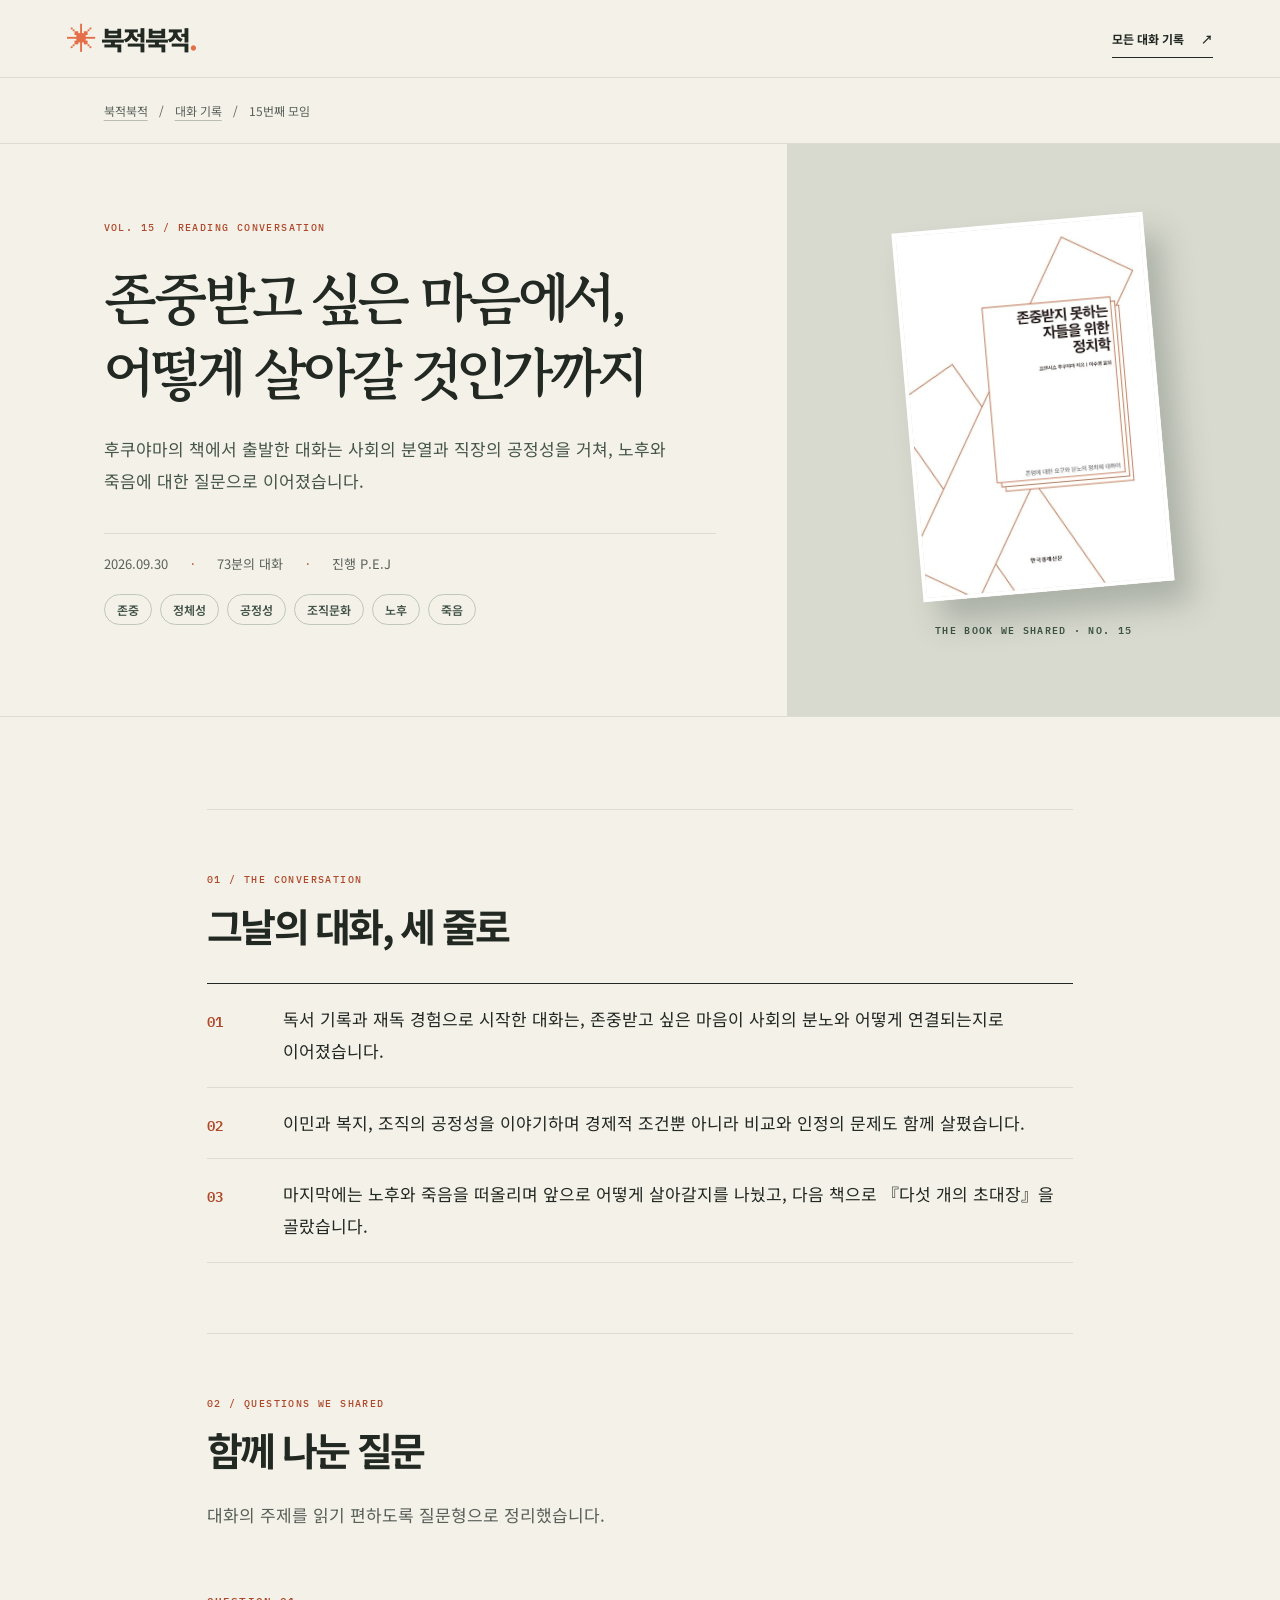
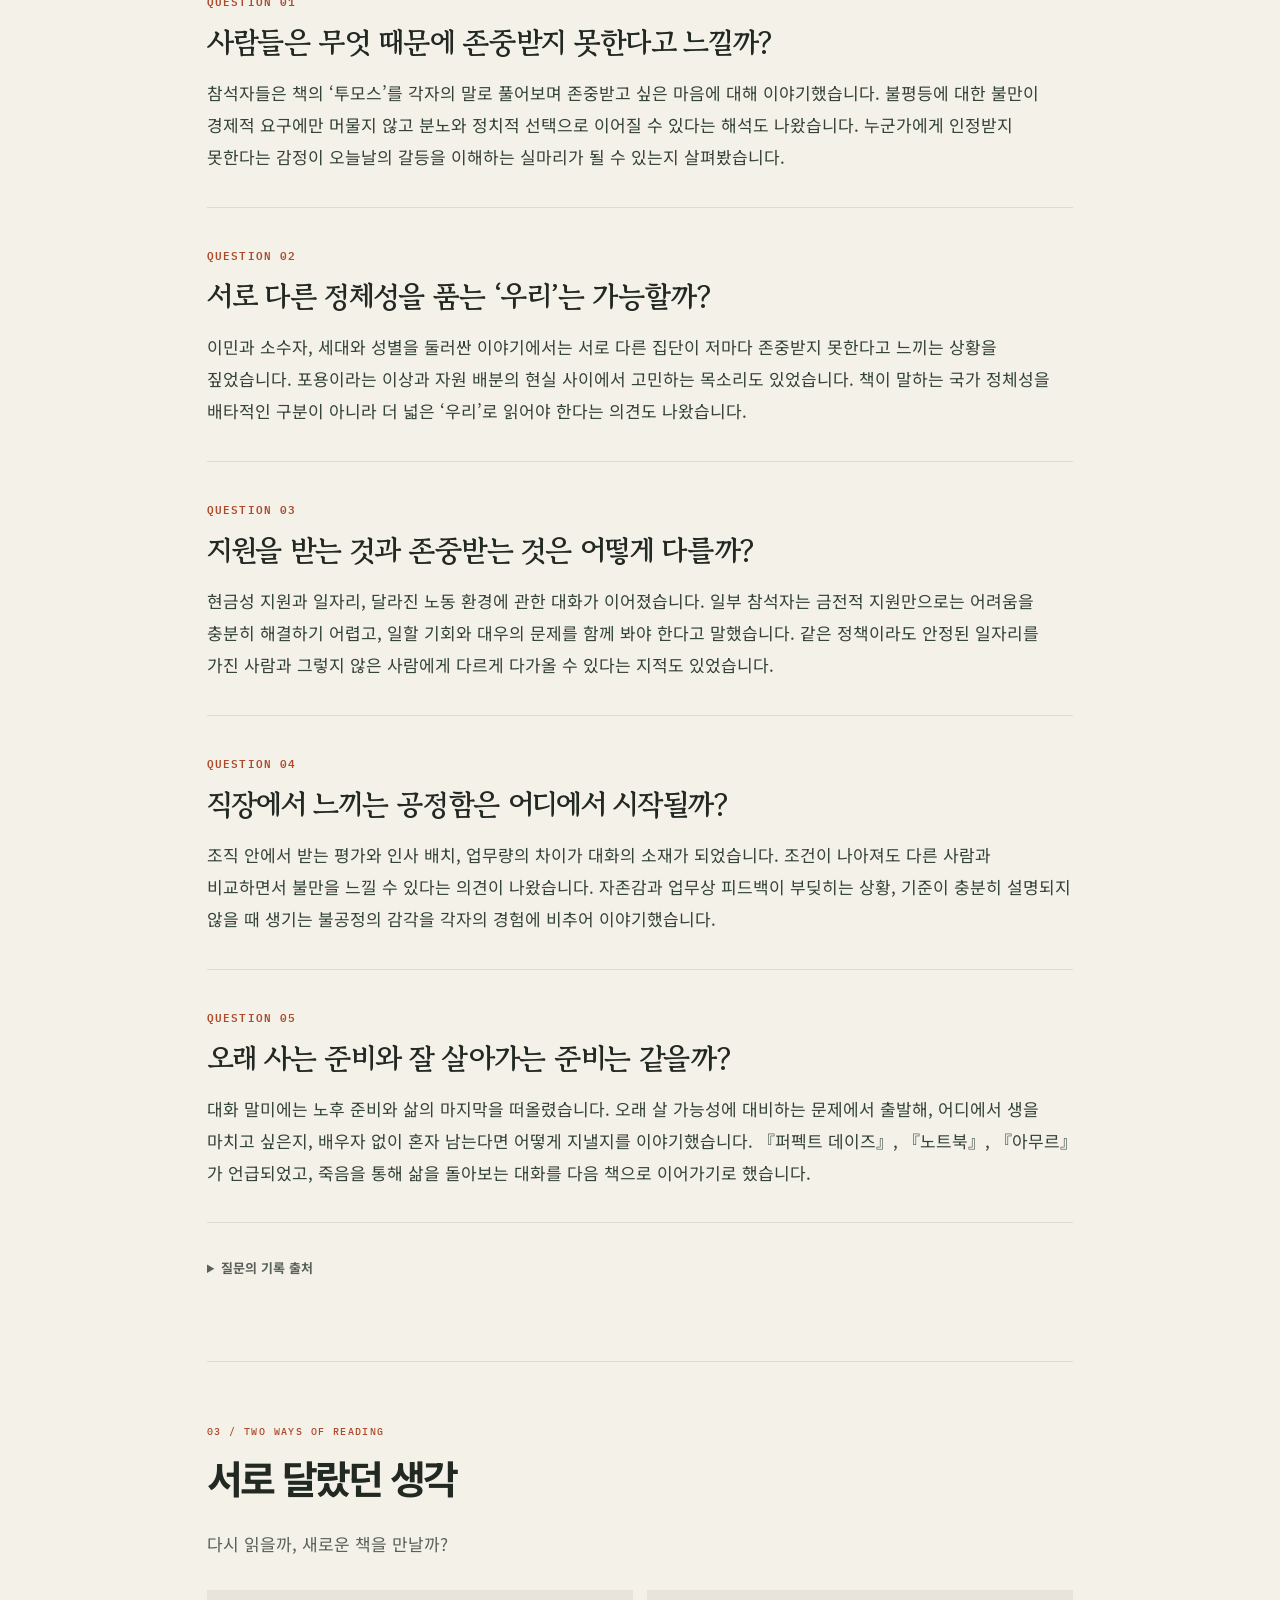
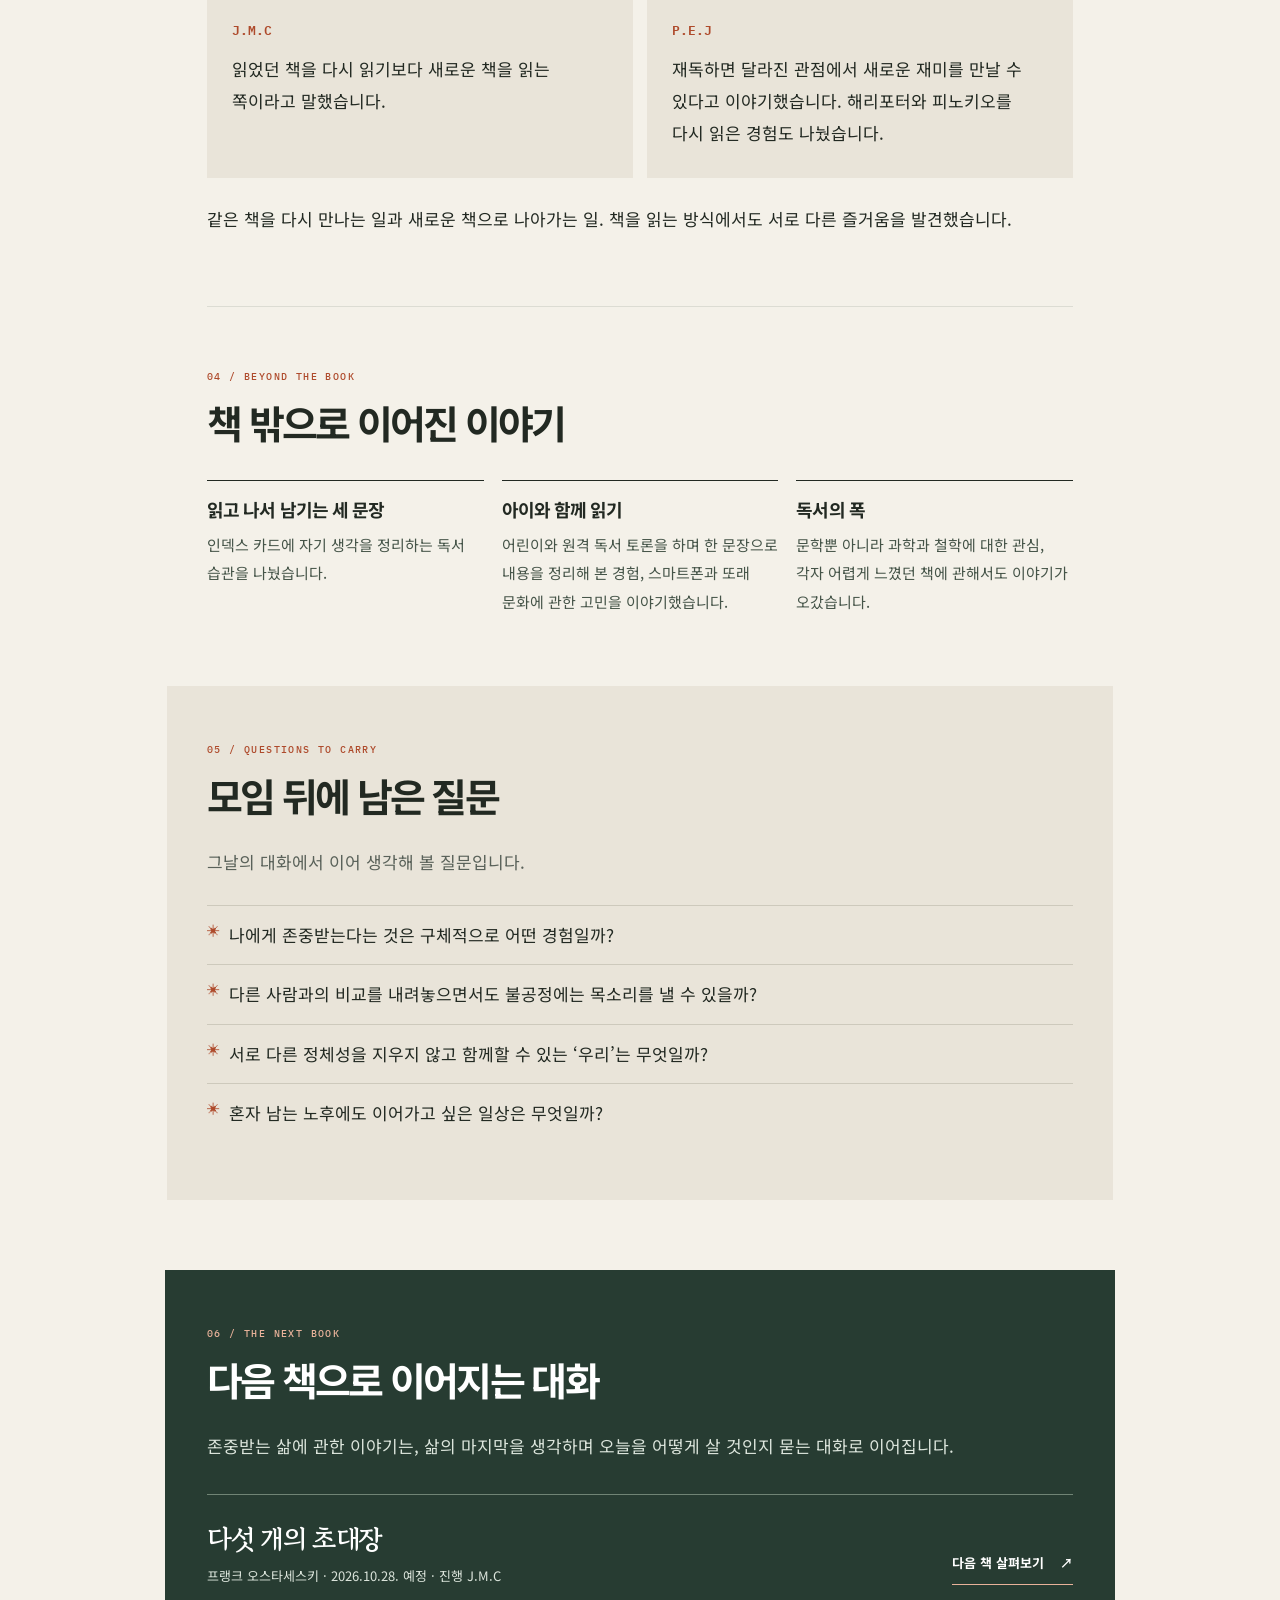
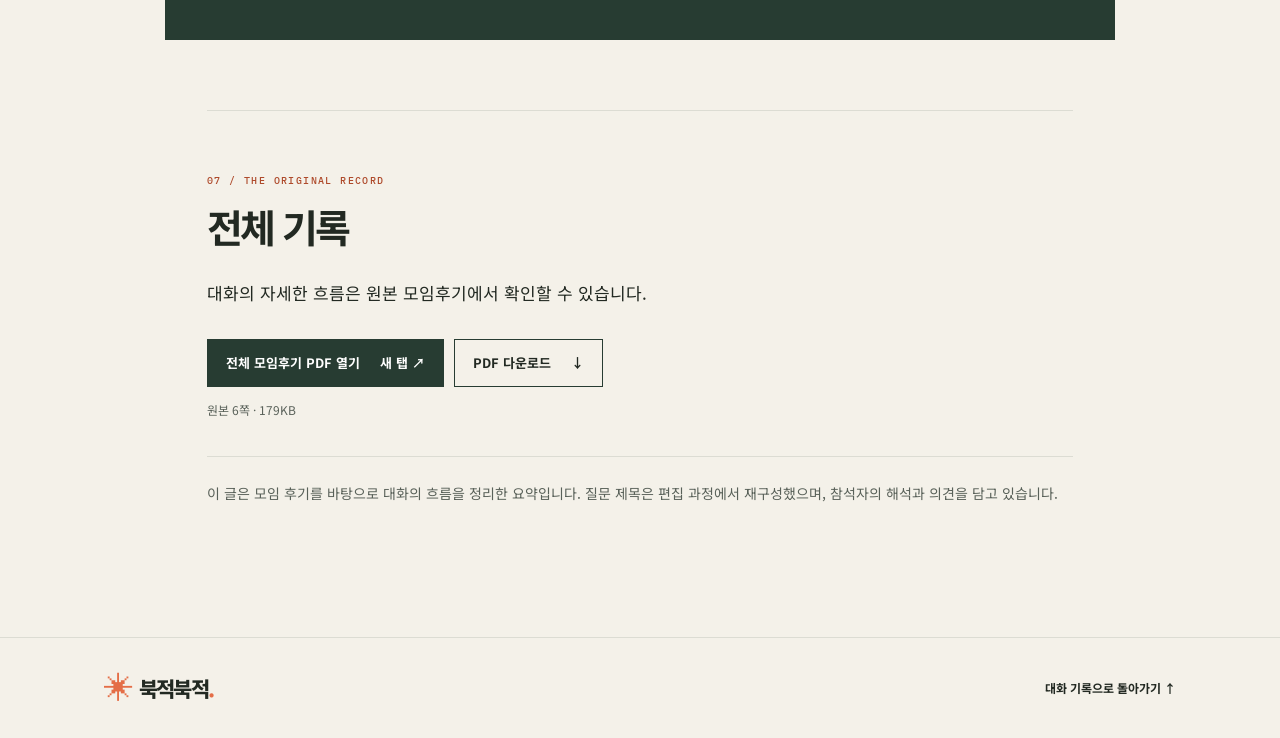
==== journal/015-identity/index.html @ f087b17a "후기 연결 반영" ====
<!doctype html>
<html lang="ko">
<head>
  <meta charset="utf-8">
  <meta name="viewport" content="width=device-width, initial-scale=1">
  <meta name="theme-color" content="#f4f1e9">
  <title>존중받고 싶은 마음에서, 어떻게 살아갈 것인가까지 | 북적북적 15번째 대화</title>
  <meta name="description" content="후쿠야마의 책에서 출발한 대화는 사회의 분열과 직장의 공정성을 거쳐, 노후와 죽음에 대한 질문으로 이어졌습니다.">
  <link rel="canonical" href="https://uincity.github.io/bookjeok/journal/015-identity/index.html">
  <meta property="og:type" content="article">
  <meta property="og:title" content="존중받고 싶은 마음에서, 어떻게 살아갈 것인가까지 | 북적북적 15번째 대화">
  <meta property="og:description" content="후쿠야마의 책에서 출발한 대화는 사회의 분열과 직장의 공정성을 거쳐, 노후와 죽음에 대한 질문으로 이어졌습니다.">
  <meta property="og:url" content="https://uincity.github.io/bookjeok/journal/015-identity/index.html">
  <meta property="og:image" content="https://uincity.github.io/bookjeok/images/book-15.jpg">
  <link rel="preconnect" href="https://fonts.googleapis.com">
  <link rel="preconnect" href="https://fonts.gstatic.com" crossorigin>
  <link href="https://fonts.googleapis.com/css2?family=DM+Sans:wght@400;500;600;700&family=Gowun+Batang:wght@400;700&family=IBM+Plex+Mono:wght@400;500;600&family=Noto+Sans+KR:wght@400;500;600;700;800&display=swap" rel="stylesheet">
  <link rel="stylesheet" href="../../css/style.css">
  <link rel="stylesheet" href="../../css/journal.css">
</head>
<body>
  <header class="journal-site-header"><a class="brand" href="../../index.html"><span class="brand-symbol" aria-hidden="true">✳</span><span>북적북적<span class="brand-period">.</span></span></a><a href="../../index.html#journal">모든 대화 기록 <span aria-hidden="true">↗</span></a></header>
  <main>
    <article>
      <header class="journal-hero">
        <nav class="breadcrumbs" aria-label="현재 위치"><a href="../../index.html">북적북적</a><span aria-hidden="true">/</span><a href="../../index.html#journal">대화 기록</a><span aria-hidden="true">/</span><span>15번째 모임</span></nav>
        <div class="journal-hero-grid"><div class="journal-hero-copy"><span class="section-label">VOL. 15 / READING CONVERSATION</span>
          <h1>존중받고 싶은 마음에서, 어떻게 살아갈 것인가까지</h1><p class="journal-lead">후쿠야마의 책에서 출발한 대화는 사회의 분열과 직장의 공정성을 거쳐, 노후와 죽음에 대한 질문으로 이어졌습니다.</p>
          <div class="journal-hero-meta"><span><time datetime="2026-09-30">2026.09.30</time></span><span>73분의 대화</span><span>진행 P.E.J</span></div>
          <div class="journal-tags" aria-label="대화 주제"><span>존중</span><span>정체성</span><span>공정성</span><span>조직문화</span><span>노후</span><span>죽음</span></div>
        </div><div class="journal-hero-cover"><img src="../../images/book-15.jpg" alt="존중받지 못하는 자들을 위한 정치학 책 표지" width="500" height="741"><span>THE BOOK WE SHARED · NO. 15</span></div></div>
      </header>
      <div class="journal-body">
        <section class="summary-section" aria-labelledby="summary-title"><span class="section-label">01 / THE CONVERSATION</span><h2 id="summary-title">그날의 대화, 세 줄로</h2><ol><li><span>01</span><p>독서 기록과 재독 경험으로 시작한 대화는, 존중받고 싶은 마음이 사회의 분노와 어떻게 연결되는지로 이어졌습니다.</p></li><li><span>02</span><p>이민과 복지, 조직의 공정성을 이야기하며 경제적 조건뿐 아니라 비교와 인정의 문제도 함께 살폈습니다.</p></li><li><span>03</span><p>마지막에는 노후와 죽음을 떠올리며 앞으로 어떻게 살아갈지를 나눴고, 다음 책으로 『다섯 개의 초대장』을 골랐습니다.</p></li></ol></section>
        <section class="questions-section" aria-labelledby="questions-title"><span class="section-label">02 / QUESTIONS WE SHARED</span><h2 id="questions-title">함께 나눈 질문</h2><p class="section-explainer">대화의 주제를 읽기 편하도록 질문형으로 정리했습니다.</p><section class="journal-question" id="respect">
      <span class="journal-question-number">QUESTION 01</span>
      <h3>사람들은 무엇 때문에 존중받지 못한다고 느낄까?</h3><p>참석자들은 책의 ‘투모스’를 각자의 말로 풀어보며 존중받고 싶은 마음에 대해 이야기했습니다. 불평등에 대한 불만이 경제적 요구에만 머물지 않고 분노와 정치적 선택으로 이어질 수 있다는 해석도 나왔습니다. 누군가에게 인정받지 못한다는 감정이 오늘날의 갈등을 이해하는 실마리가 될 수 있는지 살펴봤습니다.</p>
    </section>
<section class="journal-question" id="identity">
      <span class="journal-question-number">QUESTION 02</span>
      <h3>서로 다른 정체성을 품는 ‘우리’는 가능할까?</h3><p>이민과 소수자, 세대와 성별을 둘러싼 이야기에서는 서로 다른 집단이 저마다 존중받지 못한다고 느끼는 상황을 짚었습니다. 포용이라는 이상과 자원 배분의 현실 사이에서 고민하는 목소리도 있었습니다. 책이 말하는 국가 정체성을 배타적인 구분이 아니라 더 넓은 ‘우리’로 읽어야 한다는 의견도 나왔습니다.</p>
    </section>
<section class="journal-question" id="support">
      <span class="journal-question-number">QUESTION 03</span>
      <h3>지원을 받는 것과 존중받는 것은 어떻게 다를까?</h3><p>현금성 지원과 일자리, 달라진 노동 환경에 관한 대화가 이어졌습니다. 일부 참석자는 금전적 지원만으로는 어려움을 충분히 해결하기 어렵고, 일할 기회와 대우의 문제를 함께 봐야 한다고 말했습니다. 같은 정책이라도 안정된 일자리를 가진 사람과 그렇지 않은 사람에게 다르게 다가올 수 있다는 지적도 있었습니다.</p>
    </section>
<section class="journal-question" id="workplace">
      <span class="journal-question-number">QUESTION 04</span>
      <h3>직장에서 느끼는 공정함은 어디에서 시작될까?</h3><p>조직 안에서 받는 평가와 인사 배치, 업무량의 차이가 대화의 소재가 되었습니다. 조건이 나아져도 다른 사람과 비교하면서 불만을 느낄 수 있다는 의견이 나왔습니다. 자존감과 업무상 피드백이 부딪히는 상황, 기준이 충분히 설명되지 않을 때 생기는 불공정의 감각을 각자의 경험에 비추어 이야기했습니다.</p>
    </section>
<section class="journal-question" id="aging">
      <span class="journal-question-number">QUESTION 05</span>
      <h3>오래 사는 준비와 잘 살아가는 준비는 같을까?</h3><p>대화 말미에는 노후 준비와 삶의 마지막을 떠올렸습니다. 오래 살 가능성에 대비하는 문제에서 출발해, 어디에서 생을 마치고 싶은지, 배우자 없이 혼자 남는다면 어떻게 지낼지를 이야기했습니다. 『퍼펙트 데이즈』, 『노트북』, 『아무르』가 언급되었고, 죽음을 통해 삶을 돌아보는 대화를 다음 책으로 이어가기로 했습니다.</p>
    </section>
          <details class="source-details"><summary>질문의 기록 출처</summary><ol><li>사람들은 무엇 때문에 존중받지 못한다고 느낄까? — 3절·9절</li><li>서로 다른 정체성을 품는 ‘우리’는 가능할까? — 4절·5절·8절</li><li>지원을 받는 것과 존중받는 것은 어떻게 다를까? — 4절·6절</li><li>직장에서 느끼는 공정함은 어디에서 시작될까? — 7절·9절</li><li>오래 사는 준비와 잘 살아가는 준비는 같을까? — 10절</li></ol><p>그 밖의 재독 이야기는 2절, 책 밖의 이야기는 1·2절을 참고했습니다.</p></details>
        </section>
        <section class="views-section" aria-labelledby="views-title"><span class="section-label">03 / TWO WAYS OF READING</span><h2 id="views-title">서로 달랐던 생각</h2><p class="section-explainer">다시 읽을까, 새로운 책을 만날까?</p><div class="view-grid"><div class="view-card"><span>J.M.C</span><p>읽었던 책을 다시 읽기보다 새로운 책을 읽는 쪽이라고 말했습니다.</p></div><div class="view-card"><span>P.E.J</span><p>재독하면 달라진 관점에서 새로운 재미를 만날 수 있다고 이야기했습니다. 해리포터와 피노키오를 다시 읽은 경험도 나눴습니다.</p></div></div><p>같은 책을 다시 만나는 일과 새로운 책으로 나아가는 일. 책을 읽는 방식에서도 서로 다른 즐거움을 발견했습니다.</p></section>
        <section class="side-section" aria-labelledby="side-title"><span class="section-label">04 / BEYOND THE BOOK</span><h2 id="side-title">책 밖으로 이어진 이야기</h2><div class="side-grid"><article><h3>읽고 나서 남기는 세 문장</h3><p>인덱스 카드에 자기 생각을 정리하는 독서 습관을 나눴습니다.</p></article><article><h3>아이와 함께 읽기</h3><p>어린이와 원격 독서 토론을 하며 한 문장으로 내용을 정리해 본 경험, 스마트폰과 또래 문화에 관한 고민을 이야기했습니다.</p></article><article><h3>독서의 폭</h3><p>문학뿐 아니라 과학과 철학에 대한 관심, 각자 어렵게 느꼈던 책에 관해서도 이야기가 오갔습니다.</p></article></div></section>
        <section class="remaining-section" aria-labelledby="remaining-title"><span class="section-label">05 / QUESTIONS TO CARRY</span><h2 id="remaining-title">모임 뒤에 남은 질문</h2><p class="section-explainer">그날의 대화에서 이어 생각해 볼 질문입니다.</p><ul><li>나에게 존중받는다는 것은 구체적으로 어떤 경험일까?</li><li>다른 사람과의 비교를 내려놓으면서도 불공정에는 목소리를 낼 수 있을까?</li><li>서로 다른 정체성을 지우지 않고 함께할 수 있는 ‘우리’는 무엇일까?</li><li>혼자 남는 노후에도 이어가고 싶은 일상은 무엇일까?</li></ul></section>
        <section class="next-section" aria-labelledby="next-title"><span class="section-label">06 / THE NEXT BOOK</span><h2 id="next-title">다음 책으로 이어지는 대화</h2><p>존중받는 삶에 관한 이야기는, 삶의 마지막을 생각하며 오늘을 어떻게 살 것인지 묻는 대화로 이어집니다.</p><div class="next-book-row"><div><strong>다섯 개의 초대장</strong><span>프랭크 오스타세스키 · 2026.10.28. 예정 · 진행 J.M.C</span></div><a href="../../index.html?book=16">다음 책 살펴보기 <span aria-hidden="true">↗</span></a></div></section>
        <section class="pdf-section" aria-labelledby="pdf-title"><span class="section-label">07 / THE ORIGINAL RECORD</span><h2 id="pdf-title">전체 기록</h2><p>대화의 자세한 흐름은 원본 모임후기에서 확인할 수 있습니다.</p><div class="journal-pdf-actions">
    <a href="../../assets/discussions/bookjeok-015-2026-09-30.pdf" target="_blank" rel="noopener noreferrer">전체 모임후기 PDF 열기 <span>새 탭 ↗</span></a>
    <a href="../../assets/discussions/bookjeok-015-2026-09-30.pdf" download="bookjeok-015-2026-09-30.pdf">PDF 다운로드 <span aria-hidden="true">↓</span></a>
  </div><p class="pdf-meta">원본 6쪽 · 179KB</p><p class="editorial-note">이 글은 모임 후기를 바탕으로 대화의 흐름을 정리한 요약입니다. 질문 제목은 편집 과정에서 재구성했으며, 참석자의 해석과 의견을 담고 있습니다.</p></section>
        
      </div>
    </article>
  </main>
  <footer class="journal-footer"><a class="brand" href="../../index.html"><span class="brand-symbol" aria-hidden="true">✳</span><span>북적북적<span class="brand-period">.</span></span></a><a href="../../index.html#journal">대화 기록으로 돌아가기 ↑</a></footer>
</body>
</html>
---- css/style.css ----
*{box-sizing:border-box}html{scroll-behavior:smooth}body{margin:0;background:#f4f1e9;color:#222922;font-family:'Noto Sans KR',sans-serif;-webkit-font-smoothing:antialiased}button,input{font:inherit}button{cursor:pointer}a{color:inherit;text-decoration:none}img{display:block;max-width:100%}::selection{background:#df6c41;color:white}:root{--paper:#f4f1e9;--ink:#222922;--muted:#777c73;--line:#dcdcd3;--orange:#e46e47;--forest:#273c32}.sr-only{position:absolute;width:1px;height:1px;padding:0;margin:-1px;overflow:hidden;clip:rect(0,0,0,0);white-space:nowrap;border:0}.announcement{height:30px;background:#273c32;color:#f7f2e6;display:flex;align-items:center;gap:9px;padding:0 max(5.2vw,22px);font-size:10px;letter-spacing:.03em}.announcement-dot,.live-dot{width:6px;height:6px;background:#e88a61;border-radius:50%;display:inline-block;flex:none}.announcement-right{margin-left:auto;font:500 9px 'IBM Plex Mono',monospace;letter-spacing:.09em}.site-header{height:82px;display:flex;align-items:center;justify-content:space-between;padding:0 max(5.2vw,22px);border-bottom:1px solid var(--line);background:var(--paper)}.brand{display:inline-flex;align-items:center;gap:7px;font-size:26px;font-weight:800;letter-spacing:-.085em;white-space:nowrap}.brand-symbol{font-family:Arial,sans-serif;color:var(--orange);font-size:30px;font-weight:400;line-height:1;display:inline-block;transform:translateY(1px)}.brand-period{color:var(--orange)}.main-nav{display:flex;gap:39px;margin-left:55px}.main-nav a{font-size:12px;font-weight:600;transition:color .2s}.main-nav a:hover,.header-link:hover{color:var(--orange)}.header-link{font-size:11px;font-weight:700;border-bottom:1px solid var(--ink);padding-bottom:5px;white-space:nowrap}.header-link span{margin-left:13px}.hero{min-height:564px;display:grid;grid-template-columns:1fr 46%;border-bottom:1px solid var(--line)}.hero-copy{padding:79px 30px 25px max(8.1vw,32px);display:flex;flex-direction:column}.eyebrow,.section-label,.art-topline,.art-bottomline,.hero-footnote,.feature-kicker,.feature-visual-caption{font:500 10px 'IBM Plex Mono',monospace;letter-spacing:.12em}.eyebrow{display:flex;align-items:center;gap:11px;color:#59665c;white-space:nowrap}.eyebrow-line{width:22px;height:1px;background:var(--orange)}.eyebrow-no{color:#a0a49c;margin-left:12px}.hero h1{font-size:clamp(49px,5.5vw,85px);line-height:1.19;letter-spacing:-.09em;margin:34px 0 22px;font-weight:700;white-space:nowrap}.hero h1 em,.closing-inner h2 em{font-family:'Gowun Batang',serif;color:var(--orange);font-style:normal;letter-spacing:-.075em;font-weight:400}.hero-description{font-size:14px;line-height:1.95;color:#697169;letter-spacing:-.03em;margin:0}.round-link{display:inline-flex;align-items:center;gap:13px;font-size:12px;font-weight:700;margin-top:31px;width:max-content}.round-link-icon{display:grid;place-items:center;width:37px;height:37px;border:1px solid var(--orange);border-radius:50%;color:var(--orange);font-size:18px;transition:background .2s,color .2s,transform .2s}.round-link:hover .round-link-icon{background:var(--orange);color:white;transform:rotate(-45deg)}.hero-footnote{font-size:9px;color:#9da39b;margin-top:auto;padding-top:34px;white-space:nowrap}.hero-footnote span{margin:0 10px;color:var(--orange)}.hero-art{position:relative;background:#d9dacf;min-height:564px;overflow:hidden}.art-topline,.art-bottomline{position:absolute;left:35px;right:35px;display:flex;justify-content:space-between;z-index:4;color:#49594d}.art-topline{top:30px}.art-bottomline{bottom:24px}.art-bottomline span:last-child{font:28px 'Gowun Batang',serif}.hero-orbit{position:absolute;border:1px solid rgba(98,112,95,.27);width:455px;height:455px;border-radius:50%;top:57px;left:50%;transform:translateX(-50%)}.hero-book{position:absolute;width:28%;height:auto;aspect-ratio:2/3;object-fit:cover;box-shadow:13px 21px 27px rgba(42,46,36,.23),3px 4px 6px rgba(42,46,36,.13);border:4px solid #fff;z-index:2}.hero-book-one{left:16%;top:24%;transform:rotate(-17deg)}.hero-book-two{left:39%;top:17%;transform:rotate(5deg);z-index:3}.hero-book-three{left:58%;top:34%;transform:rotate(18deg)}.art-stamp{position:absolute;z-index:4;width:98px;height:98px;border-radius:50%;background:var(--orange);color:white;display:flex;flex-direction:column;align-items:center;justify-content:center;text-align:center;font:700 12px/1 'DM Sans',sans-serif;letter-spacing:.03em;right:10%;top:17%;transform:rotate(11deg);box-shadow:0 8px 14px #3333}.art-stamp span{font-size:18px;margin-top:4px}.intro-band{display:flex;align-items:center;min-height:148px;padding:25px max(8.1vw,32px);gap:0;border-bottom:1px solid var(--line)}.intro-note{display:flex;align-items:center;gap:19px;flex:1.6}.intro-note .sparkle{font:42px Arial,sans-serif;color:var(--orange)}.intro-note p{font-size:13px;line-height:1.8;color:#6d756d;margin:0}.intro-note strong{color:var(--ink);font-weight:600}.stat{flex:1;display:flex;align-items:baseline;flex-direction:column;border-left:1px solid #d4d6ce;padding-left:45px}.stat strong{font:600 37px 'DM Sans',sans-serif;letter-spacing:-.08em}.stat strong span{font:500 15px 'Noto Sans KR',sans-serif;margin-left:3px;letter-spacing:-.04em}.stat small{color:#7a8279;font-size:10px;margin-top:4px}.section-shell{max-width:1600px;margin:0 auto;padding-left:max(8.1vw,32px);padding-right:max(8.1vw,32px)}.upcoming-section{padding-top:103px;padding-bottom:109px}.section-heading{display:flex;align-items:end;justify-content:space-between;gap:20px;margin-bottom:33px}.section-label{color:var(--orange);letter-spacing:.14em;font-size:10px}.section-heading h2{font-size:clamp(29px,3vw,41px);letter-spacing:-.075em;line-height:1.32;margin:12px 0 0;font-weight:700}.heading-mark{font:25px Arial,sans-serif;color:var(--orange);vertical-align:top;margin-left:7px}.section-heading>p{font-size:12px;color:#8a8d85;margin:0 0 6px}.upcoming-feature{min-height:410px;display:grid;grid-template-columns:55% 45%;background:#2d4035;color:#fff;overflow:hidden}.feature-copy{padding:42px 6% 40px 8%;position:relative;z-index:2}.feature-kicker{color:#e8b29a;display:flex;align-items:center;gap:9px;font-size:10px}.feature-date{font:500 13px 'IBM Plex Mono',monospace;letter-spacing:.06em;margin:38px 0 9px}.feature-date span{font-size:10px;color:#b4c4b6;margin-left:10px}.feature-copy h3{font-family:'Gowun Batang',serif;font-size:clamp(27px,3.1vw,47px);line-height:1.34;letter-spacing:-.07em;font-weight:700;margin:0 0 11px}.feature-author{font-size:13px;color:#bbc7bc;margin:0}.feature-author span{font-size:11px}.feature-rule{height:1px;background:#657366;margin:27px 0 18px;max-width:360px}.feature-meta{display:flex;gap:21px;align-items:center;font-size:11px;color:#b7c4b7}.feature-meta strong{color:white;font-size:13px}.feature-button{margin-top:26px;background:#eb7955;color:#fff;border:0;display:inline-flex;align-items:center;gap:45px;padding:12px 18px;font-size:11px;font-weight:700;transition:background .2s,transform .2s}.feature-button:hover{background:#d6603b;transform:translateY(-2px)}.feature-button span{font-size:17px;font-weight:400}.feature-visual{position:relative;background:#b9c2ae;display:grid;place-items:center;overflow:hidden;min-height:410px}.feature-visual img{position:relative;z-index:2;width:auto;height:305px;max-width:58%;object-fit:contain;box-shadow:14px 19px 28px rgba(25,38,28,.3);transform:rotate(-5deg);border:4px solid white}.feature-background-type{position:absolute;top:29px;left:7%;font:700 71px/.91 'DM Sans',sans-serif;letter-spacing:-.08em;color:#d5ddcd;opacity:.64}.feature-outline{width:350px;height:350px;border:1px solid rgba(255,255,255,.46);border-radius:50%;position:absolute;right:-60px;bottom:-95px}.feature-visual-caption{position:absolute;bottom:21px;right:24px;color:#3e5445;line-height:1.7;font-size:9px;text-align:right}.archive-section{padding-top:35px;padding-bottom:112px}.archive-heading{margin-bottom:35px}.archive-toolbar{border-top:1px solid var(--ink);border-bottom:1px solid var(--line);min-height:67px;display:flex;justify-content:space-between;align-items:center;gap:25px}.filter-group,.toolbar-actions{display:flex;align-items:center;gap:21px}.filter-button,.sort-button{border:0;background:none;color:#8b9189;font-size:12px;padding:12px 0;white-space:nowrap}.filter-button.active{font-weight:700;color:var(--ink)}.filter-button span{font:10px 'IBM Plex Mono',monospace;color:var(--orange);margin-left:3px}.filter-button:hover,.sort-button:hover{color:var(--orange)}.search-field{display:flex;align-items:center;gap:9px;border-bottom:1px solid #c4c8bd;height:35px}.search-field svg{width:16px;height:16px;fill:none;stroke:#69736b;stroke-width:1.7}.search-field input{width:176px;border:0;outline:0;background:none;font-size:11px;color:var(--ink)}.search-field input::placeholder{color:#979e94}.search-field:focus-within{border-color:var(--orange)}.sort-button{border-left:1px solid var(--line);padding-left:20px;color:#424c43}.sort-button span{margin-left:6px}.result-count{font:11px 'IBM Plex Mono',monospace;color:#92988e;letter-spacing:.02em;margin:26px 0 18px}.book-grid{display:grid;grid-template-columns:repeat(4,minmax(0,1fr));column-gap:26px;row-gap:49px}.book-card{min-width:0}.book-cover-button{display:block;width:100%;border:0;background:#e7e5da;padding:0;position:relative;overflow:hidden;aspect-ratio:1/1.06;text-align:center}.book-cover-button::after{content:'';position:absolute;inset:0;background:#28392e;opacity:0;transition:opacity .25s}.book-cover-button:hover::after,.book-cover-button:focus-visible::after{opacity:.13}.book-cover-button img{height:76%;width:auto;max-width:73%;object-fit:contain;margin:auto;position:absolute;inset:0;box-shadow:7px 12px 17px rgba(44,44,36,.21);transition:transform .3s}.book-cover-button:hover img,.book-cover-button:focus-visible img{transform:translateY(-5px) rotate(-2deg)}.book-cover-button .card-index{position:absolute;z-index:2;left:14px;top:13px;font:600 10px 'IBM Plex Mono',monospace;color:#575d53}.book-cover-button .card-arrow{position:absolute;z-index:2;right:13px;bottom:10px;font:24px 'Gowun Batang',serif;color:#454f44;transition:transform .2s}.book-cover-button:hover .card-arrow{transform:translate(3px,-3px)}.book-meta{font:500 10px 'IBM Plex Mono',monospace;color:#8b9087;margin:16px 0 8px;letter-spacing:.01em}.book-meta span{color:#b2b6ae;margin:0 5px}.book-title{display:block;text-align:left;padding:0;border:0;background:none;font-weight:700;font-size:18px;line-height:1.45;letter-spacing:-.06em;color:var(--ink);margin:0 0 5px;min-height:26px}.book-title:hover{text-decoration:underline;text-decoration-color:var(--orange);text-underline-offset:4px}.book-author{color:#8a8e86;font-size:11px;margin:0}.book-card-footer{margin-top:18px;padding-top:11px;border-top:1px solid var(--line);display:flex;align-items:center;justify-content:space-between;font-size:10px;color:#8c9289}.book-card-footer strong{color:#48554a;font-weight:600;font-size:11px}.empty-state[hidden]{display:none}.empty-state{text-align:center;padding:100px 20px}.empty-state>span{font:42px Arial,sans-serif;color:var(--orange)}.empty-state h3{font-size:20px;margin:15px 0 8px}.empty-state p{color:var(--muted);font-size:12px}.empty-state button{border:1px solid var(--ink);background:none;padding:11px 18px;margin-top:14px;font-size:11px}.closing-section{background:#e9e4d9;overflow:hidden}.closing-inner{max-width:1600px;margin:auto;min-height:355px;padding:70px max(8.1vw,32px);position:relative}.closing-inner h2{font-size:clamp(33px,4vw,55px);line-height:1.35;letter-spacing:-.085em;margin:17px 0 16px;position:relative;z-index:1}.closing-inner h2 em{color:#d46c49}.closing-inner p{font-size:13px;color:#6f766d}.closing-inner>a{position:relative;z-index:1;font-size:11px;border-bottom:1px solid var(--ink);padding-bottom:5px;display:inline-block;margin-top:16px;font-weight:700}.closing-inner>a span{margin-left:18px}.closing-star{position:absolute;font:310px Arial,sans-serif;color:#dcd3c4;right:11%;top:8px;line-height:1;transform:rotate(12deg)}.site-footer{padding:32px max(8.1vw,32px) 38px;display:flex;align-items:center;justify-content:space-between;gap:20px}.footer-brand{font-size:20px}.footer-brand .brand-symbol{font-size:23px}.site-footer p{font-size:11px;color:#8d938b;margin:0}.site-footer>span{font:10px 'IBM Plex Mono',monospace;color:#a7aaa2}.book-dialog{border:0;padding:0;max-width:min(760px,calc(100vw - 36px));width:100%;background:var(--paper);box-shadow:0 25px 80px #15201955;color:var(--ink);max-height:calc(100vh - 36px);overflow:auto}.book-dialog::backdrop{background:rgba(23,34,27,.69);backdrop-filter:blur(3px)}.dialog-close{position:absolute;right:18px;top:16px;border:0;background:none;font-size:18px;z-index:5;color:#586257}.dialog-layout{display:grid;grid-template-columns:43% 57%;min-height:390px}.dialog-image{background:#deded2;display:grid;place-items:center;padding:35px}.dialog-image img{height:285px;width:auto;object-fit:contain;box-shadow:8px 14px 20px #2b332944}.dialog-info{padding:47px 48px 37px 36px}.dialog-kicker{font:500 10px 'IBM Plex Mono',monospace;color:var(--orange);letter-spacing:.08em}.dialog-info h2{font:700 31px/1.38 'Gowun Batang',serif;letter-spacing:-.06em;margin:21px 0 10px;word-break:keep-all}.dialog-author{font-size:13px;color:#7b8278;margin:0 0 27px}.dialog-info dl{border-top:1px solid var(--line);margin:0;padding-top:9px}.dialog-info dl div{display:flex;justify-content:space-between;gap:12px;padding:10px 0;border-bottom:1px solid var(--line)}.dialog-info dt{font-size:11px;color:#8b9287}.dialog-info dd{margin:0;font-size:12px;font-weight:600;text-align:right}.dialog-note{font-size:10px;color:#8b9287;line-height:1.6;margin:12px 0 0}.dialog-source{display:inline-flex;align-items:center;justify-content:space-between;gap:32px;background:var(--forest);color:white;padding:12px 16px;margin-top:27px;font-size:11px;font-weight:700}.dialog-source:hover{background:#405c49}:focus-visible{outline:2px solid var(--orange);outline-offset:3px}@media(max-width:1050px){.hero-copy{padding-left:6vw}.hero h1{font-size:clamp(46px,5.7vw,70px)}.hero-book{width:32%}.section-shell{padding-left:6vw;padding-right:6vw}.intro-band{padding-left:6vw;padding-right:6vw}.book-grid{gap:36px 18px}.book-title{font-size:16px}.feature-visual img{height:270px}}@media(max-width:760px){.announcement{padding:0 20px;font-size:9px}.announcement-right{font-size:8px}.site-header{height:69px;padding:0 20px}.brand{font-size:23px}.brand-symbol{font-size:26px}.main-nav{gap:17px;margin-left:auto}.main-nav a{font-size:11px}.header-link{display:none}.hero{display:block}.hero-copy{min-height:455px;padding:61px 25px 24px}.hero h1{font-size:clamp(48px,9vw,70px);margin:30px 0 19px}.hero-art{min-height:360px;height:360px}.hero-orbit{width:320px;height:320px;top:22px}.hero-book{width:22%;max-width:130px}.hero-book-one{left:25%;top:20%}.hero-book-two{left:43%;top:14%}.hero-book-three{left:61%;top:28%}.art-stamp{width:75px;height:75px;font-size:10px;right:14%;top:15%}.intro-band{padding:25px;flex-wrap:wrap}.intro-note{flex-basis:100%;margin-bottom:24px}.stat{padding-left:20px}.stat:first-of-type{border-left:0;padding-left:0}.stat strong{font-size:30px}.section-shell{padding-left:25px;padding-right:25px}.upcoming-section{padding-top:72px;padding-bottom:80px}.section-heading>p{display:none}.upcoming-feature{grid-template-columns:1fr 42%;min-height:380px}.feature-copy{padding:38px 25px}.feature-copy h3{font-size:clamp(26px,4vw,36px)}.feature-visual{min-height:380px}.feature-visual img{height:230px;max-width:75%}.feature-background-type{font-size:44px}.book-grid{grid-template-columns:repeat(3,minmax(0,1fr));gap:40px 17px}.archive-section{padding-bottom:80px}.book-title{font-size:15px}.closing-inner{padding-left:25px;padding-right:25px}.site-footer{padding-left:25px;padding-right:25px}}@media(max-width:540px){.announcement-right{display:none}.site-header{height:65px}.main-nav{gap:14px}.main-nav a{font-size:10px}.main-nav a:first-child{display:none}.hero-copy{min-height:441px;padding:57px 22px 21px}.eyebrow{font-size:9px}.eyebrow-no{display:none}.hero h1{font-size:clamp(48px,11vw,60px);margin:29px 0 20px}.hero-description{font-size:12px}.hero-footnote{font-size:8px;letter-spacing:.05em}.hero-art{height:320px;min-height:320px}.hero-orbit{width:286px;height:286px;top:17px}.hero-book{width:29%;max-width:none}.hero-book-one{left:16%;top:23%}.hero-book-two{left:38%;top:17%}.hero-book-three{left:59%;top:33%}.art-topline,.art-bottomline{left:20px;right:20px;font-size:8px}.art-topline{top:18px}.art-bottomline{bottom:10px}.art-stamp{right:7%;top:16%;width:66px;height:66px;font-size:9px}.art-stamp span{font-size:12px}.intro-band{padding:25px 22px}.intro-note{gap:12px}.intro-note p{font-size:11px}.intro-note .sparkle{font-size:30px}.stat{padding-left:13px}.stat strong{font-size:26px}.stat strong span{font-size:11px}.stat small{font-size:9px}.section-shell{padding-left:22px;padding-right:22px}.upcoming-section{padding-top:67px;padding-bottom:71px}.section-heading h2{font-size:29px}.heading-mark{font-size:17px}.upcoming-feature{display:flex;flex-direction:column-reverse}.feature-visual{height:250px;min-height:250px}.feature-visual img{height:205px;max-width:50%}.feature-background-type{font-size:50px;left:9%;top:18px}.feature-visual-caption{font-size:7px;right:15px;bottom:12px}.feature-copy{padding:31px 24px 34px}.feature-date{margin-top:25px;font-size:12px}.feature-copy h3{font-size:29px}.feature-rule{margin:20px 0 16px}.feature-button{margin-top:23px}.archive-section{padding-top:18px;padding-bottom:75px}.archive-toolbar{align-items:stretch;flex-direction:column;gap:2px;padding:9px 0 12px}.filter-group{gap:26px}.filter-button{padding:5px 0;font-size:11px}.toolbar-actions{justify-content:space-between;gap:10px}.search-field{flex:1}.search-field input{width:100%;font-size:11px}.sort-button{font-size:11px}.result-count{margin:20px 0 15px}.book-grid{grid-template-columns:repeat(2,minmax(0,1fr));column-gap:14px;row-gap:32px}.book-cover-button{aspect-ratio:1/1.08}.book-cover-button img{height:73%}.book-meta{font-size:9px;margin:12px 0 6px}.book-title{font-size:15px;line-height:1.35}.book-author{font-size:10px}.book-card-footer{margin-top:11px;font-size:9px}.book-card-footer strong{font-size:10px}.closing-inner{min-height:310px;padding:54px 22px}.closing-inner h2{font-size:clamp(29px,7.2vw,38px)}.closing-star{font-size:180px;right:-30px;top:44px}.site-footer{padding:29px 22px;flex-wrap:wrap;row-gap:8px}.site-footer p{display:none}.site-footer>span{font-size:8px}.dialog-layout{grid-template-columns:1fr}.dialog-image{padding:20px;height:220px}.dialog-image img{height:175px}.dialog-info{padding:27px 25px 30px}.dialog-info h2{font-size:24px;margin:15px 0 5px}.dialog-author{margin-bottom:18px}.dialog-source{margin-top:20px}}@media(prefers-reduced-motion:reduce){html{scroll-behavior:auto}*,*::before,*::after{transition:none!important;animation:none!important}}
/* Responsive reading and journal refinements */
:root{--readable:#596159;--accent-ink:#ae4a2b}
.hero{grid-template-columns:minmax(0,1fr) 46%}
.hero-copy{min-width:0}
.hero h1{white-space:normal}
.hero h1 em,.closing-inner h2 em{color:var(--accent-ink)}
.section-label,.filter-button span,.dialog-kicker{color:var(--accent-ink)}
.eyebrow-no,.hero-footnote,.stat small,.section-heading>p,.filter-button,.search-field input::placeholder,.result-count,.book-meta,.book-author,.book-card-footer,.site-footer p,.site-footer>span,.dialog-info dt,.dialog-note{color:var(--readable)}
.stat strong #selected-count,.stat strong #completed-count{font:inherit;letter-spacing:inherit;margin:0}
.main-nav a{display:inline-flex;align-items:center;min-height:44px}
.round-link{min-height:44px}
.round-link-icon{width:44px;height:44px}
.filter-button,.sort-button{min-height:44px}
.search-field{height:44px}
.book-title{min-height:44px}
.dialog-close{width:44px;height:44px;right:8px;top:8px;display:grid;place-items:center}
.feature-button{min-height:44px;background:#ae4a2b;font-size:12px}
.feature-button:hover{background:#873a23}
.upcoming-feature[hidden],.upcoming-empty[hidden]{display:none}
.upcoming-empty{min-height:320px;background:var(--forest);color:#fff;padding:64px clamp(28px,6vw,80px);display:flex;flex-direction:column;align-items:flex-start;justify-content:center}
.upcoming-empty .section-label{color:#e8b29a}
.upcoming-empty h3{font:700 clamp(27px,3vw,40px)/1.35 'Gowun Batang',serif;letter-spacing:-.06em;margin:20px 0 10px}
.upcoming-empty p{font-size:14px;line-height:1.8;color:#d5dfd4;margin:0;word-break:keep-all}
.upcoming-empty a{display:inline-flex;align-items:center;gap:18px;min-height:44px;border-bottom:1px solid #e8b29a;margin-top:24px;font-size:12px;font-weight:700}
.editorial-section{padding-top:0;padding-bottom:108px}
.editorial-feature{display:grid;grid-template-columns:minmax(0,1.05fr) minmax(0,.95fr);border-top:1px solid var(--ink);border-bottom:1px solid var(--line)}
.editorial-copy{padding:48px 10% 48px 0}
.editorial-kicker,.editorial-questions>p{font:600 11px 'IBM Plex Mono',monospace;letter-spacing:.09em;color:var(--accent-ink)}
.editorial-copy h3{font:700 clamp(28px,3.1vw,44px)/1.38 'Gowun Batang',serif;letter-spacing:-.06em;margin:19px 0 22px;word-break:keep-all}
.editorial-copy h3 em{font-style:normal;color:var(--accent-ink)}
.editorial-copy>p{max-width:480px;font-size:14px;line-height:1.95;color:#49564a;word-break:keep-all}
.editorial-copy>a{display:inline-flex;align-items:center;gap:16px;min-height:44px;border-bottom:1px solid var(--ink);margin-top:20px;font-size:12px;font-weight:700}
.editorial-questions{background:#e9e4d9;padding:39px 44px}
.editorial-questions>p{margin:0 0 19px}
.editorial-questions ol{list-style:none;margin:0;padding:0}
.editorial-questions li{border-top:1px solid #cac8bb}
.editorial-questions li:last-child{border-bottom:1px solid #cac8bb}
.editorial-questions button{position:relative;width:100%;min-height:92px;text-align:left;border:0;background:none;color:var(--ink);padding:16px 26px 16px 0}
.editorial-questions button span:first-child{display:block;font-size:11px;font-weight:700;color:var(--readable);margin-bottom:7px}
.editorial-questions button strong{display:block;font:700 17px/1.55 'Gowun Batang',serif;letter-spacing:-.04em;word-break:keep-all}
.editorial-arrow{position:absolute;right:0;top:calc(50% - 10px);font-size:20px;color:var(--accent-ink)}
.editorial-questions button:hover strong{text-decoration:underline;text-decoration-color:var(--accent-ink);text-underline-offset:4px}
@media (min-width:761px) and (max-width:900px){.hero h1{font-size:clamp(40px,5.3vw,49px)}}
@media (max-width:760px){.editorial-section{padding-bottom:80px}.editorial-feature{grid-template-columns:1fr}.editorial-copy{padding:35px 0 38px}.editorial-questions{padding:30px}.upcoming-empty{min-height:270px;padding:42px 30px}}
@media (max-width:540px){.hero-footnote{white-space:normal;font-size:10px;line-height:1.6}.announcement,.art-topline,.art-bottomline{font-size:10px}.main-nav a{font-size:11px}.stat small{font-size:11px}.section-label{font-size:11px}.filter-button{padding:10px 0;font-size:12px}.search-field input,.sort-button{font-size:12px}.book-meta{font-size:11px}.book-author{font-size:12px}.book-card-footer,.book-card-footer strong{font-size:11px}.book-card-footer span{max-width:55%}.feature-visual-caption{font-size:9px}.site-footer>span{font-size:10px}.editorial-section{padding-bottom:72px}.editorial-copy h3{font-size:30px}.editorial-copy>p{font-size:13px}.editorial-questions{padding:25px 22px}.editorial-questions button strong{font-size:16px}.upcoming-empty{padding:36px 24px}}
@media (max-width:360px){.hero h1{font-size:44px}}

/* Put the club name first in the opening spread. */
.site-header .brand{font-size:28px}
.hero .hero-title{
  margin:32px 0 0;
  font-family:'Noto Sans KR',sans-serif;
  font-size:clamp(72px,8vw,116px);
  font-weight:800;
  line-height:1.13;
  letter-spacing:-.09em;
  white-space:nowrap;
}
.hero-title-mark{color:var(--accent-ink);letter-spacing:-.03em}
.hero-tagline{
  margin:13px 0 20px;
  font:400 clamp(30px,2.8vw,42px)/1.4 'Gowun Batang',serif;
  letter-spacing:-.06em;
  word-break:keep-all;
}
.hero-tagline em{font-style:normal;color:var(--accent-ink)}
@media (min-width:761px) and (max-width:1000px){
  .hero .hero-title{font-size:clamp(68px,7vw,88px)}
  .hero-tagline{font-size:clamp(28px,3vw,34px)}
}
@media (max-width:760px){
  .site-header .brand{font-size:25px}
  .hero .hero-title{font-size:clamp(64px,11vw,84px);margin-top:28px}
  .hero-tagline{font-size:clamp(30px,5vw,37px);margin:12px 0 18px}
}
@media (max-width:540px){
  .site-header .brand{font-size:24px}
  .hero .hero-title{font-size:clamp(58px,13.5vw,70px)}
  .hero-tagline{font-size:30px}
  .hero-description{font-size:13px}
}
@media (max-width:360px){.hero .hero-title{font-size:56px}}

/* Published conversation on the home page and in the archive. */
.journal-intro{text-align:right;line-height:1.7!important}
.journal-intro strong{display:block;color:var(--accent-ink);font-size:12px;margin-top:6px}
.journal-loading{border-top:1px solid var(--line);padding:65px 20px;color:var(--readable);font-size:14px;text-align:center}
.journal-feature{display:grid;grid-template-columns:minmax(0,1.08fr) minmax(0,.92fr);border-top:1px solid var(--ink);border-bottom:1px solid var(--line)}
.journal-feature-copy{padding:47px 9% 48px 0;min-width:0}
.journal-feature-copy h3{font:700 clamp(28px,3.2vw,45px)/1.4 'Gowun Batang',serif;letter-spacing:-.06em;margin:23px 0 18px;word-break:keep-all}
.journal-feature-copy>p{font-size:15px;line-height:1.9;color:#465649;max-width:540px;word-break:keep-all}
.journal-tags{display:flex;flex-wrap:wrap;gap:7px;margin:21px 0 27px}
.journal-tags span{padding:5px 10px;border:1px solid #bfc7b9;border-radius:15px;color:#415247;font-size:11px;font-weight:600}
.journal-read-link,.book-discussion-link{display:inline-flex;align-items:center;justify-content:space-between;gap:18px;min-height:44px;border-bottom:1px solid var(--ink);font-size:13px;font-weight:700}
.journal-read-link:hover,.book-discussion-link:hover{color:var(--accent-ink);border-color:var(--accent-ink)}
.journal-feature-art{background:#d9dacf;display:grid;grid-template-columns:minmax(110px,38%) 1fr;align-items:center;gap:7%;padding:48px 8%;min-width:0}
.journal-feature-art img{width:100%;height:auto;max-width:205px;box-shadow:11px 17px 23px #273c3233;transform:rotate(-5deg);border:4px solid #fff}
.journal-feature-art p{font:700 clamp(19px,2.2vw,29px)/1.45 'Gowun Batang',serif;letter-spacing:-.05em;word-break:keep-all}
.journal-feature-art>span{grid-column:1/-1;font:600 10px 'IBM Plex Mono',monospace;letter-spacing:.08em;color:#415247;align-self:end}
.journal-more{display:grid;grid-template-columns:repeat(2,minmax(0,1fr));gap:23px;margin-top:25px}
.journal-more article{border-top:1px solid var(--line);padding:18px 0}
.journal-more article>span{font-size:11px;color:var(--readable)}
.journal-more h3{font:700 20px/1.5 'Gowun Batang',serif;margin:10px 0}
.journal-more a{font-size:12px;font-weight:700;text-decoration:underline;text-underline-offset:4px}
.card-discussion-badge{position:absolute;z-index:2;right:11px;top:10px;background:var(--forest);color:white;padding:6px 9px;font-size:10px;font-weight:700}
.book-discussion-question{display:-webkit-box;-webkit-box-orient:vertical;-webkit-line-clamp:3;overflow:hidden;line-height:1.55;font-size:12px;color:#405246;margin:13px 0 2px;word-break:keep-all}
.book-discussion-link{min-height:37px;font-size:11px;gap:8px}
.discussion-filter{display:inline-flex;align-items:center;gap:9px;min-height:44px;margin:12px 0 0;cursor:pointer;color:#405246;font-size:12px;font-weight:700}
.discussion-filter input{width:17px;height:17px;accent-color:var(--forest);cursor:pointer}
.discussion-filter:focus-within{outline:2px solid var(--accent-ink);outline-offset:2px}
.dialog-discussion{border-top:1px solid var(--line);margin-top:19px;padding-top:20px}
.dialog-discussion>span{font-size:11px;font-weight:700;color:var(--accent-ink)}
.dialog-discussion p{font-size:12px;line-height:1.75;color:#405246;margin:9px 0 15px}
.dialog-discussion-primary{display:flex;align-items:center;justify-content:space-between;min-height:44px;background:var(--forest);padding:11px 15px;color:white;font-size:12px;font-weight:700}
.dialog-discussion-primary:hover{background:#405c49}
.dialog-discussion-pdf{display:inline-flex;align-items:center;gap:10px;min-height:40px;font-size:11px;font-weight:700;border-bottom:1px solid var(--ink);margin-top:6px}
.dialog-discussion-pdf span{font-weight:400;color:var(--readable)}
.dialog-discussion+.dialog-source{margin-top:20px;background:none;color:var(--ink);border:1px solid var(--ink)}
.dialog-discussion+.dialog-source:hover{background:#e9e4d9}
@media (max-width:1050px){.main-nav{gap:20px;margin-left:18px}.journal-feature-art{padding:38px 7%;gap:5%}}
@media (max-width:760px){.journal-feature{grid-template-columns:1fr}.journal-feature-copy{padding:33px 0 37px}.journal-feature-art{min-height:250px}.editorial-section .section-heading>p{display:block}}
@media (max-width:540px){.main-nav a[href="#upcoming"]{display:none}.journal-intro{text-align:left;margin:11px 0 0!important;font-size:12px!important}.editorial-section .section-heading{display:block}.journal-feature-copy h3{font-size:30px}.journal-feature-copy>p{font-size:14px}.journal-feature-art{grid-template-columns:105px 1fr;min-height:225px;padding:28px 19px;gap:20px}.journal-feature-art p{font-size:21px}.journal-feature-art>span{font-size:8px}.journal-tags span{font-size:11px}.discussion-filter{font-size:12px}.card-discussion-badge{font-size:9px;padding:5px 7px}.book-discussion-question{font-size:11px}}
---- css/journal.css ----
.journal-site-header{min-height:78px;display:flex;align-items:center;justify-content:space-between;gap:20px;padding:16px max(5.2vw,22px);border-bottom:1px solid var(--line)}
.journal-site-header>a:last-child{font-size:12px;font-weight:700;border-bottom:1px solid var(--ink);padding:10px 0}
.journal-site-header>a:last-child span{margin-left:14px}
.journal-hero{max-width:1600px;margin:0 auto}
.breadcrumbs{display:flex;align-items:center;gap:11px;padding:24px max(8.1vw,32px);color:var(--readable);font-size:12px}
.breadcrumbs a{text-decoration:underline;text-decoration-color:#b9bdb3;text-underline-offset:4px}
.breadcrumbs a:hover{color:var(--accent-ink)}
.journal-hero-grid{display:grid;grid-template-columns:minmax(0,1.23fr) minmax(290px,.77fr);border-top:1px solid var(--line);border-bottom:1px solid var(--line)}
.journal-hero-copy{padding:68px 9% 64px max(8.1vw,32px);min-width:0}
.journal-hero-copy h1{font:700 clamp(38px,4.4vw,66px)/1.33 'Gowun Batang',serif;letter-spacing:-.07em;word-break:keep-all;margin:24px 0 23px}
.journal-lead{font-size:17px;line-height:1.9;color:#465649;max-width:660px;word-break:keep-all}
.journal-hero-meta{display:flex;flex-wrap:wrap;gap:10px 23px;border-top:1px solid var(--line);padding-top:20px;margin:36px 0 20px;color:var(--readable);font-size:13px}
.journal-hero-meta span+span:before{content:'·';margin-right:22px;color:var(--accent-ink)}
.journal-tags{display:flex;flex-wrap:wrap;gap:8px}
.journal-tags span{border:1px solid #bfc7b9;border-radius:20px;padding:6px 12px;color:#415247;font-size:12px;font-weight:600}
.journal-hero-cover{background:#d9dacf;display:flex;flex-direction:column;align-items:center;justify-content:center;gap:28px;padding:45px 25px;min-height:510px}
.journal-hero-cover img{width:min(57%,260px);height:auto;box-shadow:16px 23px 30px #273c3240;transform:rotate(-5deg);border:4px solid #fff}
.journal-hero-cover>span{font:600 10px 'IBM Plex Mono',monospace;letter-spacing:.13em;color:#3d5444}
.journal-body{max-width:930px;margin:0 auto;padding:92px 32px 110px}
.journal-body>section{border-top:1px solid var(--line);padding:54px 0 70px}
.journal-body h2{font-size:clamp(29px,3.2vw,39px);line-height:1.38;letter-spacing:-.07em;margin:11px 0 23px}
.journal-body p,.journal-body li{font-size:17px;line-height:1.9;word-break:keep-all}
.journal-body p{margin:0}
.section-explainer{color:var(--readable);margin-bottom:22px!important}
.summary-section ol{list-style:none;padding:0;margin:30px 0 0;border-top:1px solid var(--ink)}
.summary-section li{display:grid;grid-template-columns:58px 1fr;gap:18px;border-bottom:1px solid var(--line);padding:19px 0}
.summary-section li span{font:600 14px 'IBM Plex Mono',monospace;color:var(--accent-ink);padding-top:6px}
.journal-question{padding:33px 0;border-bottom:1px solid var(--line)}
.journal-question-number{font:600 11px 'IBM Plex Mono',monospace;color:var(--accent-ink);letter-spacing:.1em}
.journal-question h3{font:700 clamp(23px,2.3vw,29px)/1.45 'Gowun Batang',serif;letter-spacing:-.045em;margin:9px 0 15px;word-break:keep-all}
.journal-question p{color:#344338}
.source-details{margin-top:24px;color:var(--readable);font-size:13px}
.source-details summary{cursor:pointer;min-height:44px;padding:11px 0;font-size:13px;font-weight:700}
.source-details ol{padding-left:20px;margin:4px 0 10px}
.source-details li,.source-details p{font-size:13px;line-height:1.7}
.view-grid{display:grid;grid-template-columns:repeat(2,minmax(0,1fr));gap:14px;margin:29px 0 25px}
.view-card{background:#e9e4d9;padding:26px 25px 29px}
.view-card span{font:600 13px 'IBM Plex Mono',monospace;color:var(--accent-ink)}
.view-card p{margin-top:12px}
.side-grid{display:grid;grid-template-columns:repeat(3,minmax(0,1fr));gap:18px;margin-top:30px}
.side-grid article{border-top:1px solid var(--ink);padding-top:15px}
.side-grid h3{font-size:18px;letter-spacing:-.05em;margin:0 0 9px}
.side-grid p{font-size:15px;color:#455448}
.remaining-section{background:#e9e4d9;border:0!important;padding:48px 40px 58px!important;margin:0 -40px 70px}
.remaining-section ul{list-style:none;padding:0;margin:27px 0 0}
.remaining-section li{padding:13px 0 13px 22px;border-top:1px solid #cdc9bc;position:relative}
.remaining-section li:before{content:'✳';position:absolute;left:0;color:var(--accent-ink);font-size:13px}
.next-section{background:var(--forest);color:#fff;border:0!important;padding:48px 42px 55px!important;margin:0 -42px 70px}
.next-section .section-label{color:#e8b29a}
.next-section>p{color:#dce5dc}
.next-book-row{display:flex;justify-content:space-between;align-items:end;gap:25px;border-top:1px solid #708475;margin-top:32px;padding-top:24px}
.next-book-row div{display:flex;flex-direction:column;gap:8px}
.next-book-row strong{font:700 27px 'Gowun Batang',serif;letter-spacing:-.05em}
.next-book-row div span{font-size:13px;color:#dce5dc}
.next-book-row a{display:inline-flex;align-items:center;gap:16px;min-height:44px;padding:10px 0;border-bottom:1px solid #e8b29a;font-size:13px;font-weight:700;white-space:nowrap}
.pdf-section{padding-bottom:20px!important}
.journal-pdf-actions{display:flex;flex-wrap:wrap;gap:10px;margin-top:29px}
.journal-pdf-actions a{min-height:48px;display:inline-flex;align-items:center;justify-content:space-between;gap:20px;padding:12px 18px;border:1px solid var(--forest);font-size:13px;font-weight:700}
.journal-pdf-actions a:first-child{background:var(--forest);color:white}
.journal-pdf-actions a:hover{background:#48614e;color:white}
.journal-body .pdf-meta{font-size:12px;color:var(--readable);margin-top:12px}
.journal-body .editorial-note{border-top:1px solid var(--line);padding-top:23px;margin-top:35px;font-size:14px;color:var(--readable)}
.pdf-unavailable{color:var(--readable);margin-top:25px!important}
.journal-adjacent{display:flex;flex-direction:column;gap:12px;border-top:1px solid var(--line);padding-top:25px}
.journal-adjacent a{font-size:13px;text-decoration:underline;text-underline-offset:4px}
.journal-footer{border-top:1px solid var(--line);display:flex;align-items:center;justify-content:space-between;gap:20px;padding:35px max(8.1vw,32px)}
.journal-footer .brand{font-size:21px}
.journal-footer>a:last-child{font-size:12px;font-weight:700}
@media(max-width:760px){
  .journal-hero-grid{grid-template-columns:1fr}
  .journal-hero-copy{padding:42px 25px 45px}
  .journal-hero-copy h1{font-size:clamp(35px,7vw,48px)}
  .journal-hero-cover{min-height:300px;padding:38px 20px}
  .journal-hero-cover img{width:min(35%,190px)}
  .breadcrumbs{padding:20px 25px}
  .journal-body{padding:65px 25px 85px}
  .remaining-section,.next-section{margin-left:0;margin-right:0}
}
@media(max-width:540px){
  .journal-site-header{min-height:66px;padding:13px 20px}
  .journal-site-header .brand{font-size:23px}
  .journal-site-header>a:last-child{font-size:11px}
  .journal-hero-copy{padding:36px 22px 42px}
  .journal-hero-copy h1{font-size:35px;margin:18px 0}
  .journal-lead{font-size:16px}
  .journal-hero-meta{font-size:12px;gap:7px 12px}
  .journal-hero-meta span+span:before{margin-right:12px}
  .journal-hero-cover{min-height:265px}
  .journal-hero-cover img{width:130px}
  .breadcrumbs{padding:17px 22px;font-size:11px;gap:8px}
  .journal-body{padding:53px 22px 70px}
  .journal-body>section{padding:42px 0 56px}
  .journal-body h2{font-size:30px}
  .journal-body p,.journal-body li{font-size:16px}
  .summary-section li{grid-template-columns:37px 1fr;gap:10px}
  .view-grid,.side-grid{grid-template-columns:1fr}
  .side-grid{gap:25px}
  .remaining-section,.next-section{padding:36px 22px 43px!important;margin:0 0 55px}
  .next-book-row{align-items:start;flex-direction:column}
  .journal-pdf-actions{flex-direction:column}
  .journal-pdf-actions a{width:100%}
  .journal-footer{padding:29px 22px;flex-wrap:wrap}
}
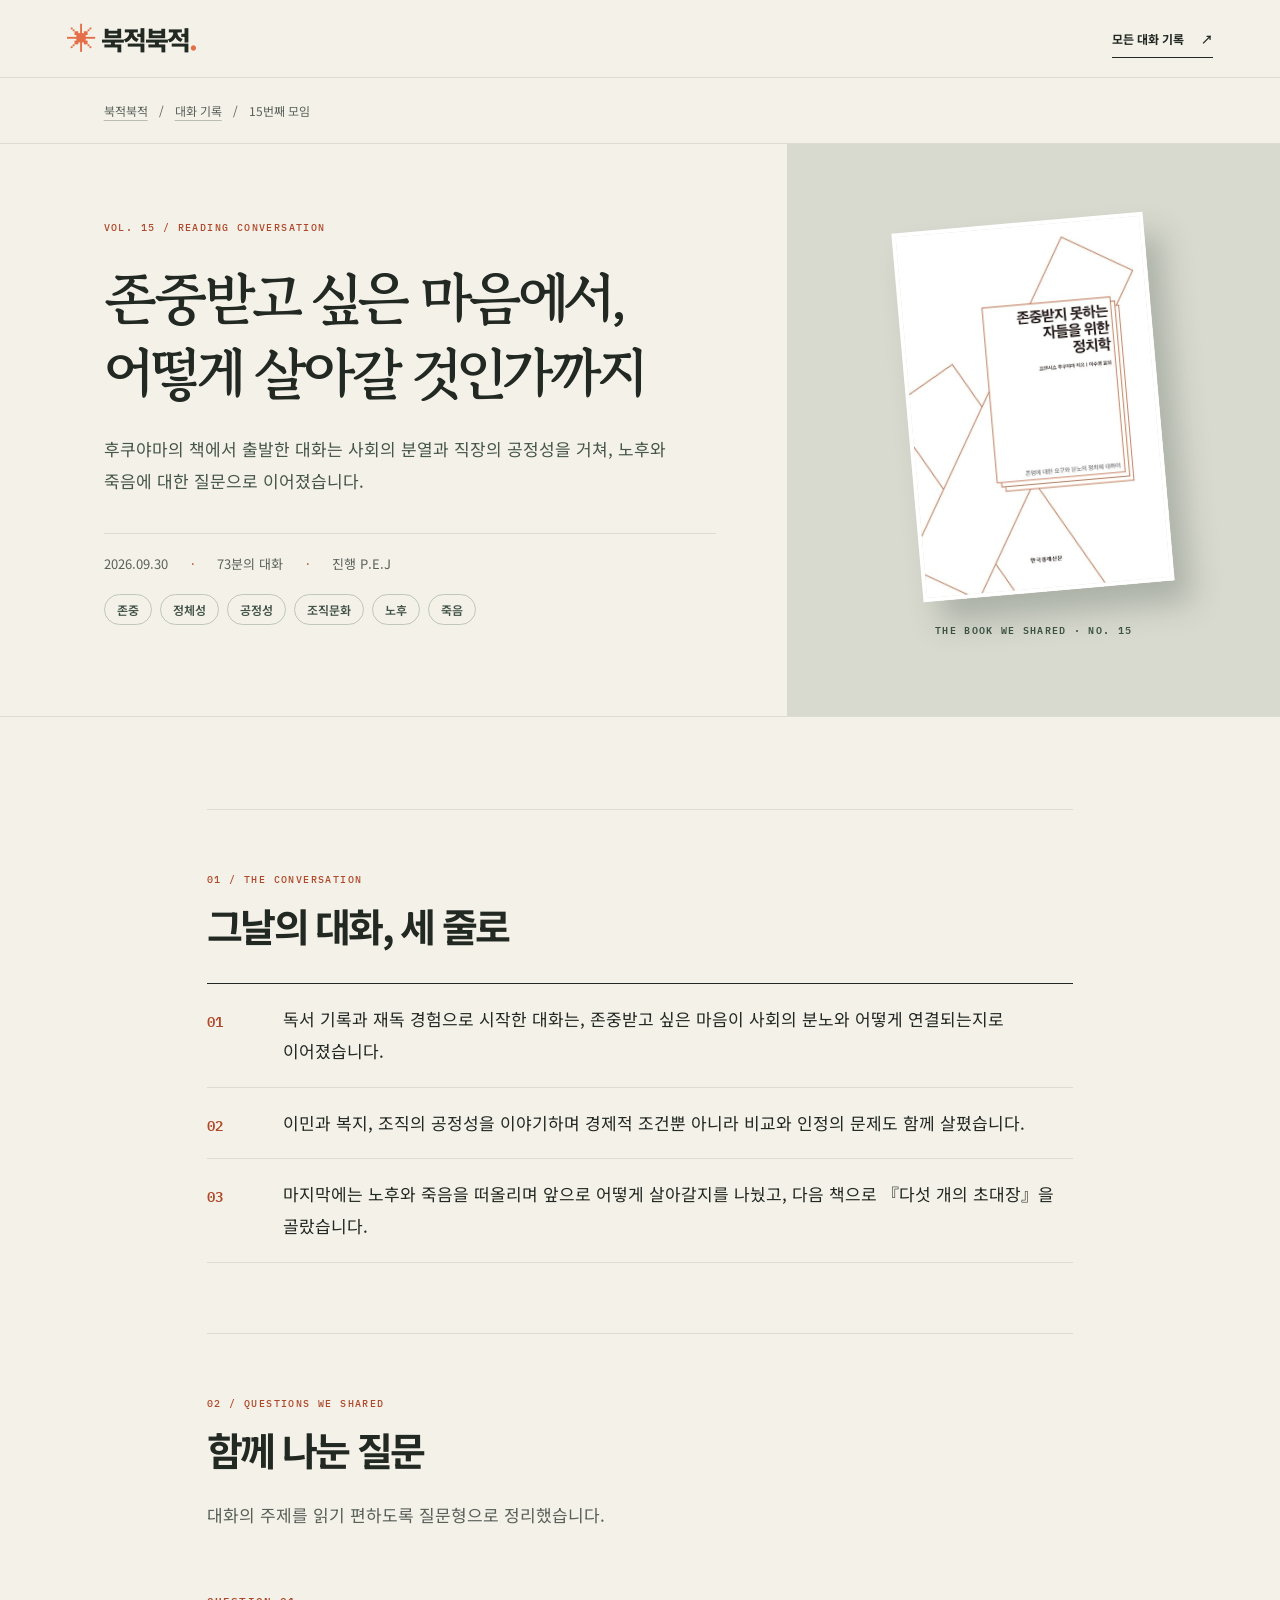
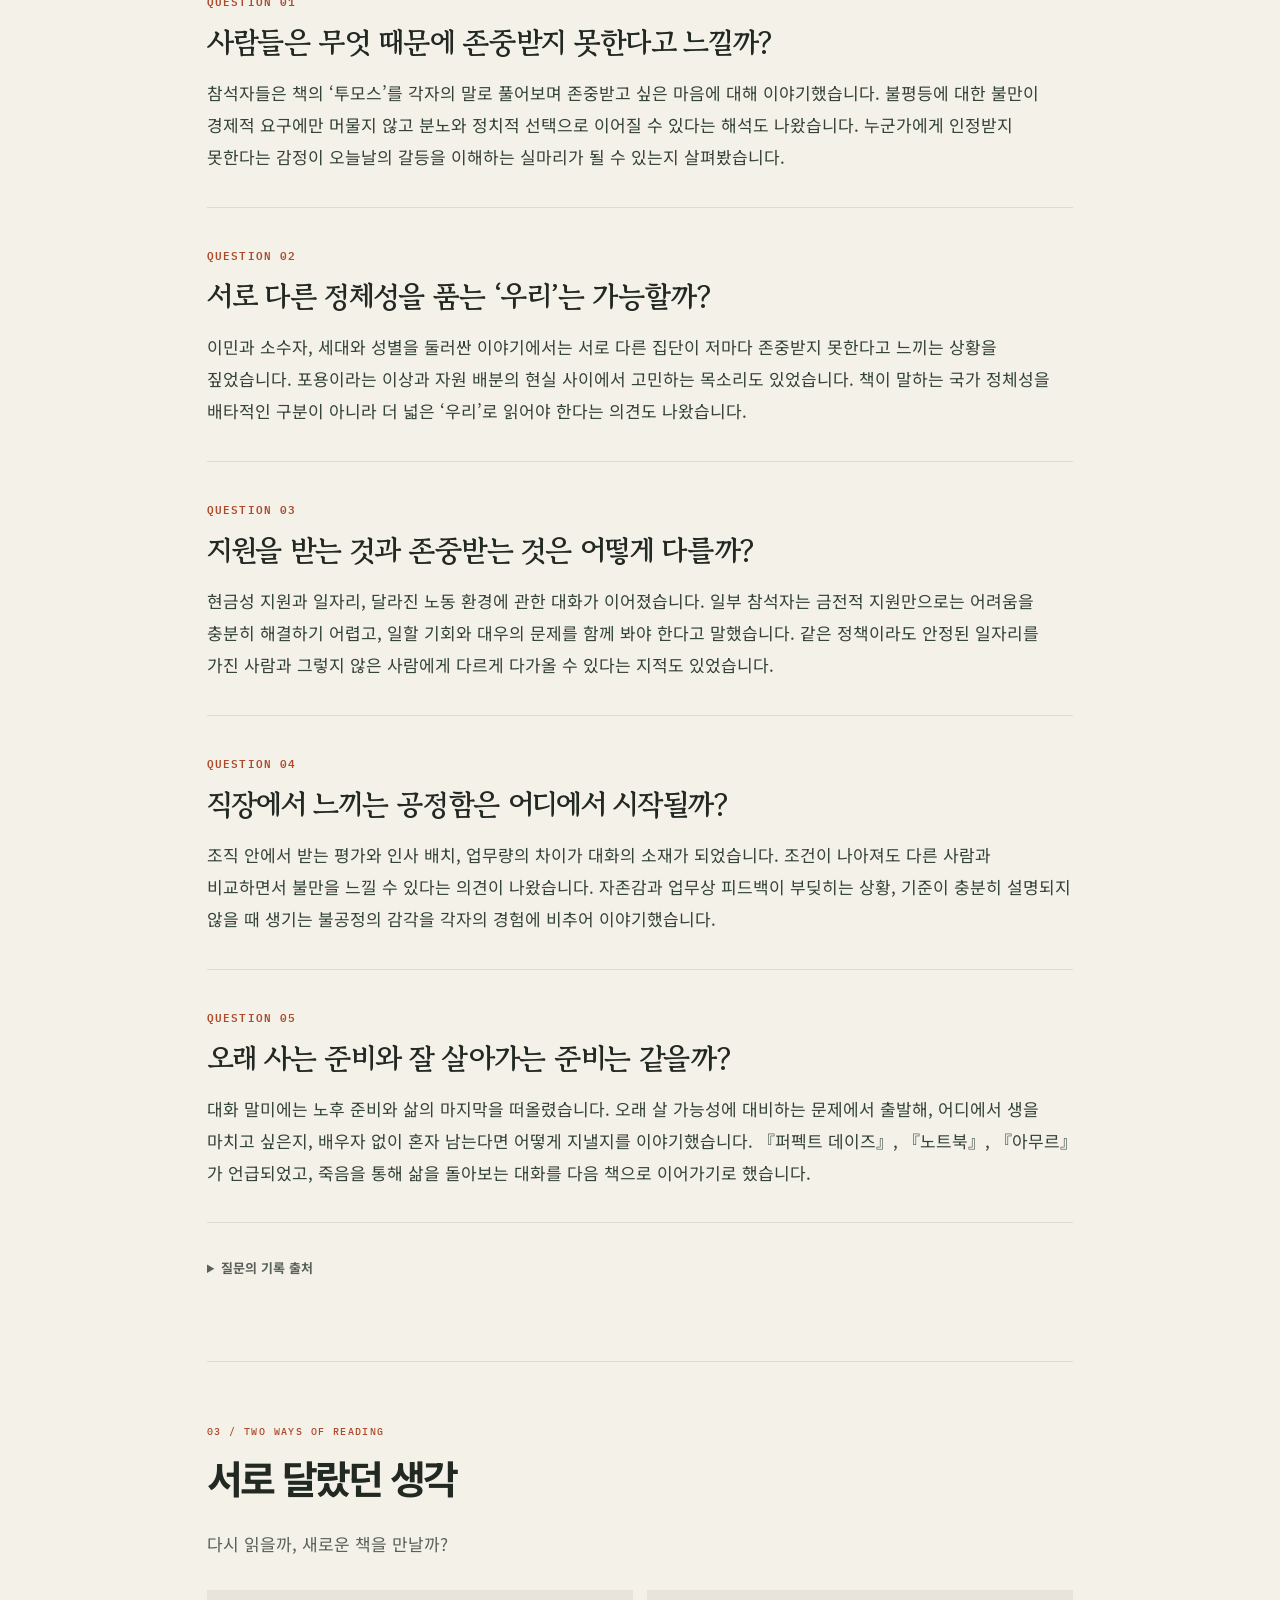
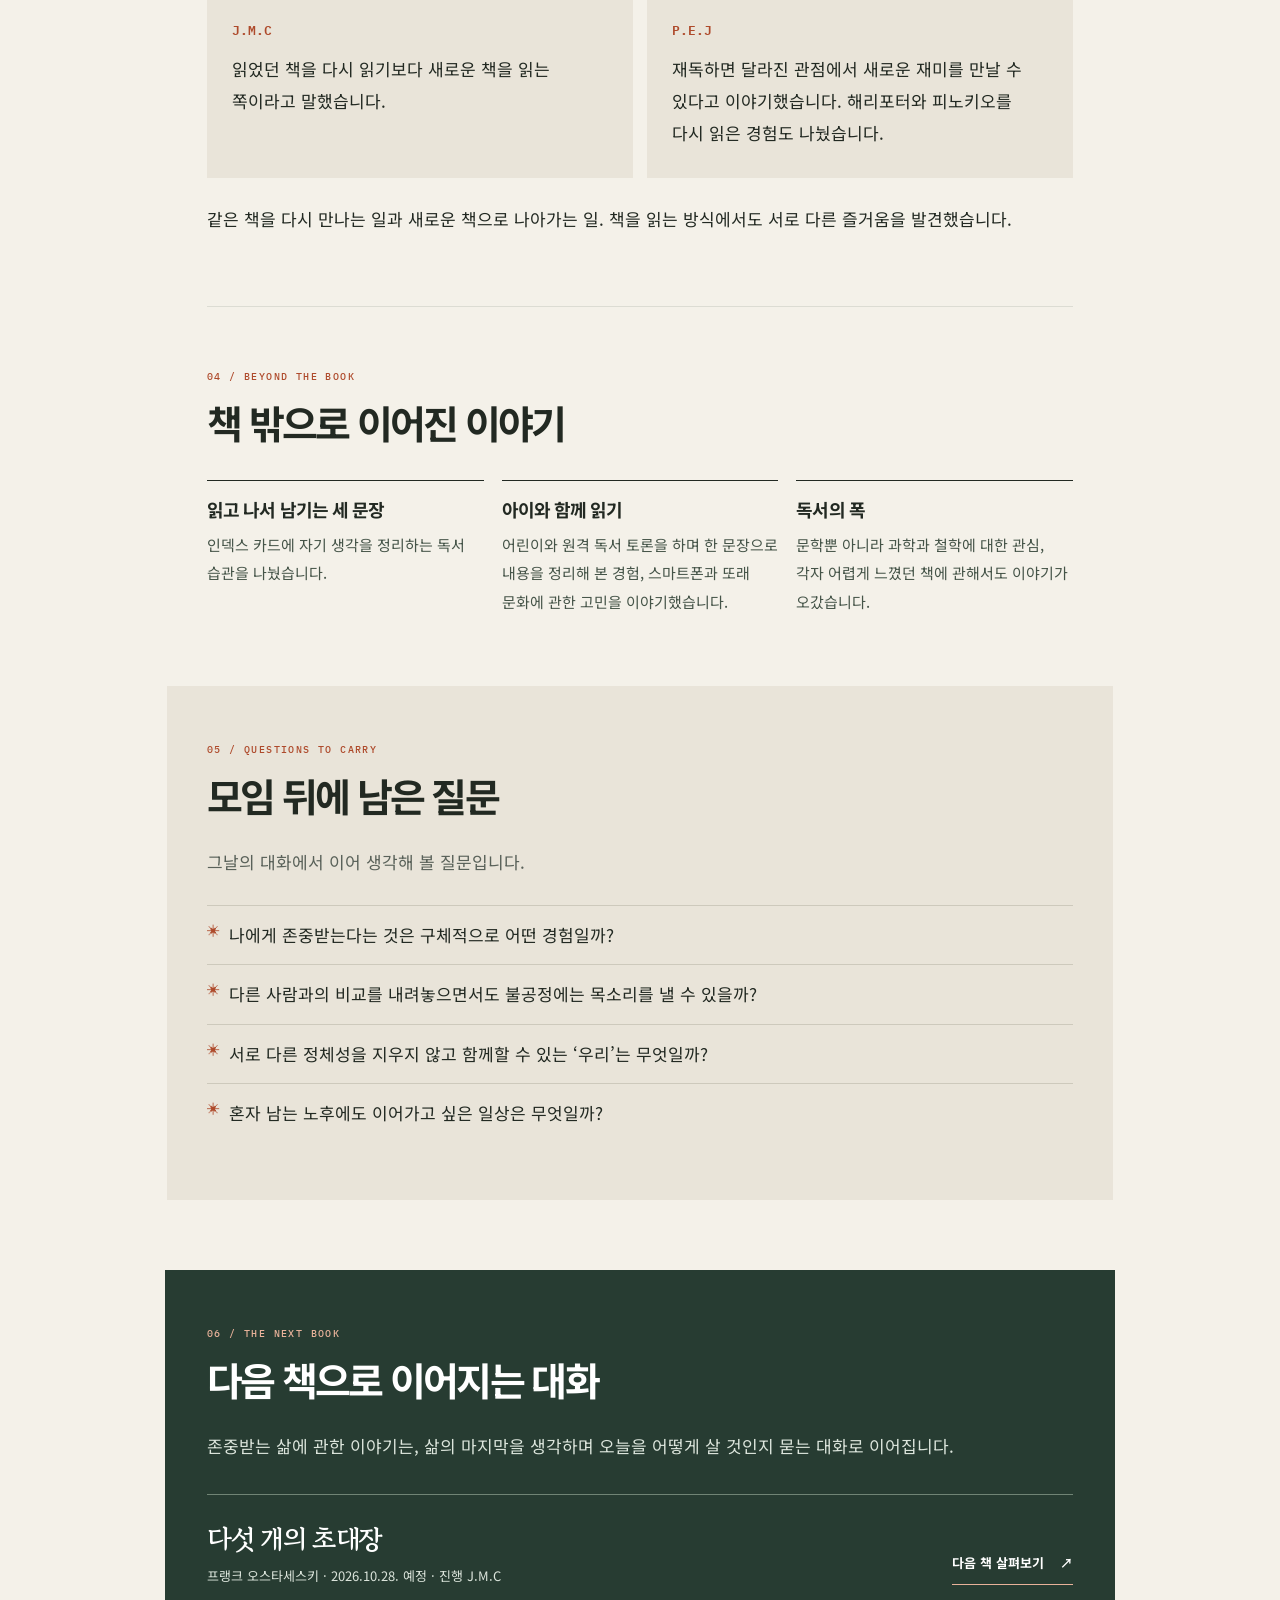
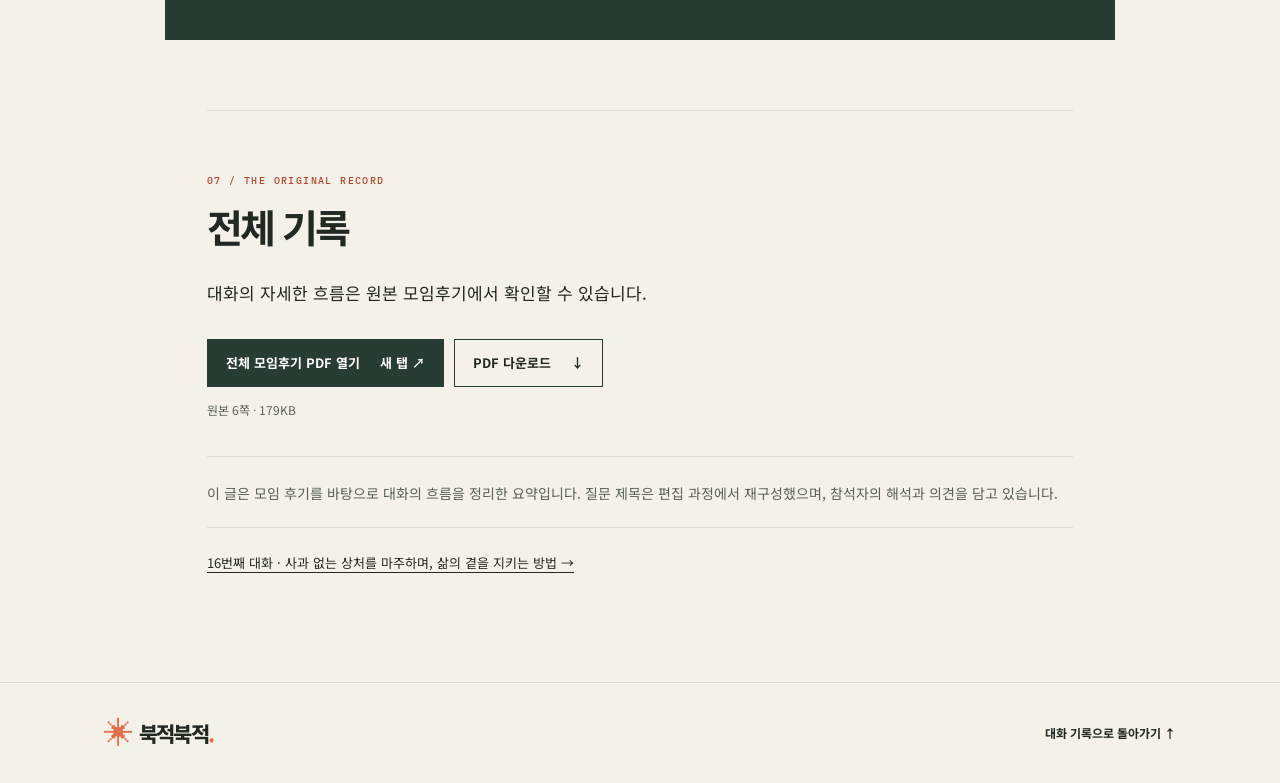
==== commit 053e2dc1: "17번째 모임 업데이트" ====
--- a/journal/015-identity/index.html
+++ b/journal/015-identity/index.html
@@ -32,6 +32,7 @@
       </header>
       <div class="journal-body">
         <section class="summary-section" aria-labelledby="summary-title"><span class="section-label">01 / THE CONVERSATION</span><h2 id="summary-title">그날의 대화, 세 줄로</h2><ol><li><span>01</span><p>독서 기록과 재독 경험으로 시작한 대화는, 존중받고 싶은 마음이 사회의 분노와 어떻게 연결되는지로 이어졌습니다.</p></li><li><span>02</span><p>이민과 복지, 조직의 공정성을 이야기하며 경제적 조건뿐 아니라 비교와 인정의 문제도 함께 살폈습니다.</p></li><li><span>03</span><p>마지막에는 노후와 죽음을 떠올리며 앞으로 어떻게 살아갈지를 나눴고, 다음 책으로 『다섯 개의 초대장』을 골랐습니다.</p></li></ol></section>
+        
         <section class="questions-section" aria-labelledby="questions-title"><span class="section-label">02 / QUESTIONS WE SHARED</span><h2 id="questions-title">함께 나눈 질문</h2><p class="section-explainer">대화의 주제를 읽기 편하도록 질문형으로 정리했습니다.</p><section class="journal-question" id="respect">
       <span class="journal-question-number">QUESTION 01</span>
       <h3>사람들은 무엇 때문에 존중받지 못한다고 느낄까?</h3><p>참석자들은 책의 ‘투모스’를 각자의 말로 풀어보며 존중받고 싶은 마음에 대해 이야기했습니다. 불평등에 대한 불만이 경제적 요구에만 머물지 않고 분노와 정치적 선택으로 이어질 수 있다는 해석도 나왔습니다. 누군가에게 인정받지 못한다는 감정이 오늘날의 갈등을 이해하는 실마리가 될 수 있는지 살펴봤습니다.</p>
@@ -62,7 +63,7 @@
     <a href="../../assets/discussions/bookjeok-015-2026-09-30.pdf" target="_blank" rel="noopener noreferrer">전체 모임후기 PDF 열기 <span>새 탭 ↗</span></a>
     <a href="../../assets/discussions/bookjeok-015-2026-09-30.pdf" download="bookjeok-015-2026-09-30.pdf">PDF 다운로드 <span aria-hidden="true">↓</span></a>
   </div><p class="pdf-meta">원본 6쪽 · 179KB</p><p class="editorial-note">이 글은 모임 후기를 바탕으로 대화의 흐름을 정리한 요약입니다. 질문 제목은 편집 과정에서 재구성했으며, 참석자의 해석과 의견을 담고 있습니다.</p></section>
-        
+        <nav class="journal-adjacent" aria-label="다른 대화 기록"><a href="../016-invitations/index.html">16번째 대화 · 사과 없는 상처를 마주하며, 삶의 곁을 지키는 방법 →</a></nav>
       </div>
     </article>
   </main>
--- a/css/journal.css
+++ b/css/journal.css
@@ -61,6 +61,14 @@
 .journal-body .pdf-meta{font-size:12px;color:var(--readable);margin-top:12px}
 .journal-body .editorial-note{border-top:1px solid var(--line);padding-top:23px;margin-top:35px;font-size:14px;color:var(--readable)}
 .pdf-unavailable{color:var(--readable);margin-top:25px!important}
+.sketch-section{border-top:1px solid var(--line);padding:54px 0 70px}
+.sketch-figure{margin:28px 0 0;background:#eae6dc;padding:16px;border:1px solid #d5d1c5;border-radius:2px;box-shadow:0 8px 24px rgba(39,60,50,.07)}
+.sketch-image-wrapper{overflow:hidden;border-radius:2px;position:relative;background:#ded9cd}
+.sketch-image-wrapper img{width:100%;height:auto;display:block;object-fit:cover;transition:transform .4s ease}
+.sketch-figure:hover .sketch-image-wrapper img{transform:scale(1.012)}
+.sketch-figure figcaption{display:flex;justify-content:space-between;align-items:center;flex-wrap:wrap;gap:10px;margin-top:14px;padding:4px 6px 2px}
+.sketch-figure figcaption span{font:600 11px 'IBM Plex Mono',monospace;letter-spacing:.1em;color:var(--accent-ink)}
+.sketch-figure figcaption p{font-size:14px;color:var(--readable);margin:0;line-height:1.6}
 .journal-adjacent{display:flex;flex-direction:column;gap:12px;border-top:1px solid var(--line);padding-top:25px}
 .journal-adjacent a{font-size:13px;text-decoration:underline;text-underline-offset:4px}
 .journal-footer{border-top:1px solid var(--line);display:flex;align-items:center;justify-content:space-between;gap:20px;padding:35px max(8.1vw,32px)}
@@ -97,6 +105,9 @@
   .side-grid{gap:25px}
   .remaining-section,.next-section{padding:36px 22px 43px!important;margin:0 0 55px}
   .next-book-row{align-items:start;flex-direction:column}
+  .sketch-figure{padding:10px;margin-top:20px}
+  .sketch-figure figcaption{flex-direction:column;align-items:flex-start;gap:4px}
+  .sketch-figure figcaption p{font-size:13px}
   .journal-pdf-actions{flex-direction:column}
   .journal-pdf-actions a{width:100%}
   .journal-footer{padding:29px 22px;flex-wrap:wrap}
